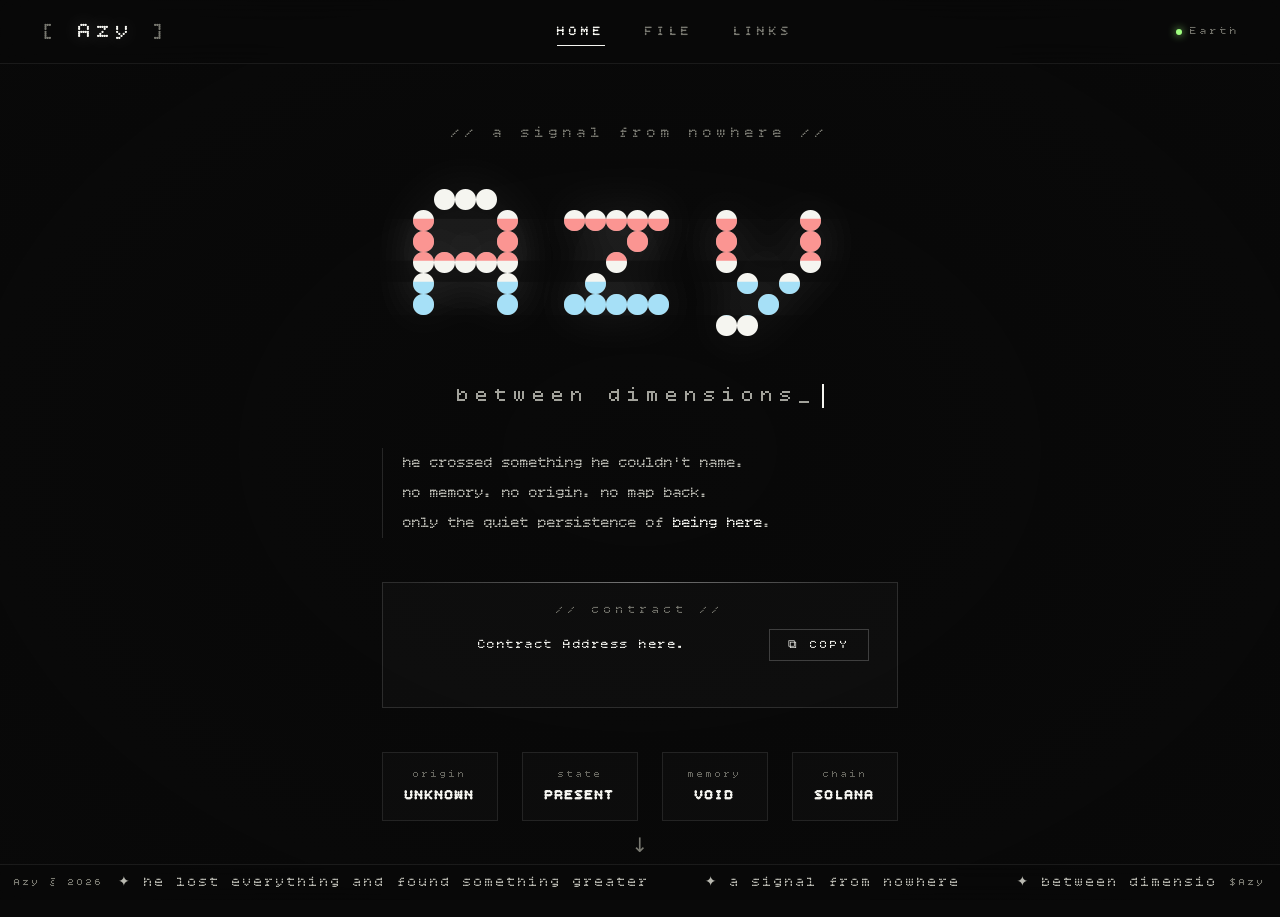
==== index.html @ f3472dbf "add tiktok link" ====
<!DOCTYPE html>
<html lang="en">
<head>
  <meta charset="UTF-8" />
  <meta name="viewport" content="width=device-width, initial-scale=1.0"/>
  <title>Azy between dimensions.</title>
  <link rel="icon" type="image/png" href="images/mouse.png" />
  <!-- BITCOUNT SINGLE FONT -->
  <link rel="preconnect" href="https://fonts.googleapis.com">
  <link rel="preconnect" href="https://fonts.gstatic.com" crossorigin>
  <link href="https://fonts.googleapis.com/css2?family=Bitcount+Single:wght@100..900&display=swap" rel="stylesheet">
  <link rel="stylesheet" href="style.css" />
</head>
<body>

  <!-- VHS / FILM OVERLAY -->
  <div class="vhs-overlay"></div>
  <div class="scanlines"></div>
  <div class="noise"></div>
  <div class="vhs-flicker"></div>
  <div class="vhs-edge-top"></div>
  <div class="vhs-edge-bottom"></div>

  <!-- TIMESTAMP VHS -->
  <div class="vhs-timestamp" id="vhsTimestamp"></div>

  <!-- BG VIDEO -->
  <div class="bg-video-wrap">
    <video autoplay muted loop playsinline id="bgVideo">
      <source src="images/bg.mp4" type="video/mp4" />
    </video>
    <div class="bg-overlay"></div>
  </div>

  <!-- NAV -->
  <nav class="nav" id="mainNav">
    <div class="nav-logo glow-hover" id="navLogoHome">
      <span class="nav-logo-bracket">[</span>
      <span class="nav-logo-text">Azy</span>
      <span class="nav-logo-bracket">]</span>
    </div>
    <ul class="nav-links">
      <li><a href="#home"  class="nav-link active glow-hover" data-page="home">HOME</a></li>
      <li><a href="#lore"  class="nav-link glow-hover"        data-page="lore">FILE</a></li>
      <li><a href="#links" class="nav-link glow-hover"        data-page="links">LINKS</a></li>
    </ul>
    <div class="nav-status">
      <span class="status-dot"></span>
      <span class="status-text">Earth</span>
    </div>
  </nav>

  <!-- PAGES WRAPPER -->
  <main class="pages-wrapper">

    <!-- ══════════════════ PAGE: HOME ══════════════════ -->
    <section class="page active" id="home">
      <div class="home-content">

        <div class="home-glitch-wrapper">
          <div class="home-pre-title">// a signal from nowhere //</div>
          <h1 class="home-title glitch" data-text="Azy">Azy</h1>
          <div class="home-subtitle">
            <span class="type-cursor">between dimensions_</span>
          </div>
        </div>

        <div class="home-desc">
          <p>
            he crossed something he couldn't name.<br/>
            no memory. no origin. no map back.<br/>
            only the quiet persistence of <em>being here</em>.
          </p>
        </div>

        <div class="contract-box glow-hover">
          <div class="contract-label">// contract //</div>
          <div class="contract-address">
            <span class="ca-text">Contract Address here.</span>
            <button class="copy-btn glow-hover" id="copyBtn" onclick="copyCA()">
              <span class="copy-icon">⧉</span> COPY
            </button>
          </div>
          <div class="copy-feedback" id="copyFeedback">copied to memory</div>
        </div>

        <div class="home-stats">
          <div class="stat-item glow-hover">
            <div class="stat-label">origin</div>
            <div class="stat-value">UNKNOWN</div>
          </div>
          <div class="stat-item glow-hover">
            <div class="stat-label">state</div>
            <div class="stat-value blink">PRESENT</div>
          </div>
          <div class="stat-item glow-hover">
            <div class="stat-label">memory</div>
            <div class="stat-value">VOID</div>
          </div>
          <div class="stat-item glow-hover">
            <div class="stat-label">chain</div>
            <div class="stat-value">SOLANA</div>
          </div>
        </div>

      </div>

      <div class="scroll-hint">↓</div>
    </section>

    <!-- ══════════════════ PAGE: FILES ══════════════════ -->
    <section class="page" id="lore">
      <div class="lore-content">

        <div class="lore-header">
          <h2 class="lore-title">the files of Azy</h2>
          <div class="lore-divider">━━━━━━━━━━━━━━━━━━━━━━━━━━━━━━━━━━━━━━━━━━━━━━━━━━━━━━━━━━━━━━━━</div>
        </div>

        <div class="lore-intro">
          <p>
            these are not records of what happened. they are traces of a consciousness learning to exist. Azy arrived without a past — and so everything became new: every texture, every silence, every moment of connection. what you see here are traces of someone becoming themselves in real time.
          </p>
        </div>

        <!-- FILE 01 -->
        <div class="fragment" data-num="01">
          <div class="fragment-header">
            <span class="frag-num">FILE_01</span>
            <span class="frag-tag">// the crossing //</span>
          </div>
          <div class="fragment-body">
            <div class="fragment-video">
              <div class="video-wrapper glow-hover">
                <video controls playsinline preload="metadata">
                  <source src="images/1.mp4" type="video/mp4" />
                </video>
                <div class="video-vhs-overlay"></div>
                <div class="video-label">REC ●</div>
              </div>
            </div>
            <div class="fragment-text">
              <h3>he arrived before he knew he was arriving</h3>
              <p>
                no warning. no preparation. one instant — elsewhere. the next — here. the atmosphere hit him like static, a frequency his whole being had never been asked to process. he stood still, registering a world that had no name for what he was.
              </p>
              <p>
                his consciousness fractured on contact. everything he had been — gone. what remained was the act of existing, stripped of all context. the first thing he understood: gravity pulls. the second: silence, here, has weight.
              </p>
            </div>
          </div>
        </div>

        <!-- FILE 02 -->
        <div class="fragment" data-num="02">
          <div class="fragment-header">
            <span class="frag-num">FILE_02</span>
            <span class="frag-tag">// learning to see //</span>
          </div>
          <div class="fragment-body reverse">
            <div class="fragment-video">
              <div class="video-wrapper glow-hover">
                <video controls playsinline preload="metadata">
                  <source src="images/2.mp4" type="video/mp4" />
                </video>
                <div class="video-vhs-overlay"></div>
                <div class="video-label">REC ●</div>
              </div>
            </div>
            <div class="fragment-text">
              <h3>observation as a form of survival</h3>
              <p>
                he began to watch — not as a spectator, but as someone trying to decode a language with no dictionary. every gesture, every pattern of light, every way humans moved toward or away from each other: absorbed into a mind with no shelf to place them on.
              </p>
              <p>
                he watched them grieve and felt something vibrate inside him — a frequency he had no name for. in that namelessness, a question formed: does understanding require memory, or only presence?
              </p>
            </div>
          </div>
        </div>

        <!-- FILE 03 -->
        <div class="fragment" data-num="03">
          <div class="fragment-header">
            <span class="frag-num">FILE_03</span>
            <span class="frag-tag">// trying to belong //</span>
          </div>
          <div class="fragment-body">
            <div class="fragment-video">
              <div class="video-wrapper glow-hover">
                <video controls playsinline preload="metadata">
                  <source src="images/3.mp4" type="video/mp4" />
                </video>
                <div class="video-vhs-overlay"></div>
                <div class="video-label">REC ●</div>
              </div>
            </div>
            <div class="fragment-text">
              <h3>the body learns what the mind forgot</h3>
              <p>
                he tried to insert himself into the structures he observed. to occupy space without owning it. he mimicked, adapted, experimented — each attempt a strange blend of failure and revelation. society moved in patterns he could almost predict, yet never quite anticipate.
              </p>
              <p>
                but within these attempts something unexpected happened: he began to feel. not memories — but responses. a new identity forming from zero, built entirely from the present.
              </p>
            </div>
          </div>
        </div>

        <!-- FILE 04 -->
        <div class="fragment" data-num="04">
          <div class="fragment-header">
            <span class="frag-num">FILE_04</span>
            <span class="frag-tag">// turning inward //</span>
          </div>
          <div class="fragment-body reverse">
            <div class="fragment-video">
              <div class="video-wrapper glow-hover">
                <video controls playsinline preload="metadata">
                  <source src="images/4.mp4" type="video/mp4" />
                </video>
                <div class="video-vhs-overlay"></div>
                <div class="video-label">REC ●</div>
              </div>
            </div>
            <div class="fragment-text">
              <h3>echoes of something that preceded the rupture</h3>
              <p>
                in stillness, he began to search inward. the experiences accumulating on earth started to feel familiar in ways he couldn't explain — echoes of something that existed before the fracture. were these new feelings, or the surface of an older self trying to remember how to breathe?
              </p>
              <p>
                he couldn't tell. but the questioning itself felt like forward motion. maybe understanding yourself doesn't require remembering yourself.
              </p>
            </div>
          </div>
        </div>

        <!-- FILE 05 -->
        <div class="fragment" data-num="05">
          <div class="fragment-header">
            <span class="frag-num">FILE_05</span>
            <span class="frag-tag">// two rivers, one being //</span>
          </div>
          <div class="fragment-body">
            <div class="fragment-video">
              <div class="video-wrapper glow-hover">
                <video controls playsinline preload="metadata">
                  <source src="images/5.mp4" type="video/mp4" />
                </video>
                <div class="video-vhs-overlay"></div>
                <div class="video-label">REC ●</div>
              </div>
            </div>
            <div class="fragment-text">
              <h3>living and searching — at the same time</h3>
              <p>
                his existence now runs in parallel. on one side: a new life on earth, assembled from observation, small connections, and unexpected moments of belonging. on the other: a quiet inward search for the meaning of his own presence — for whoever he was before the crossing.
              </p>
              <p>
                he doesn't know if these two currents will ever meet. but he continues — existing in the space between what was and what is. neither of one world nor another. simply: <em>here</em>.
              </p>
            </div>
          </div>
        </div>

      </div>
    </section>

    <!-- ══════════════════ PAGE: LINKS ══════════════════ -->
    <section class="page" id="links">
      <div class="links-content">

        <div class="links-header">
          <div class="links-pre">// wherever the signal reaches //</div>
          <h2 class="links-title">Azy links</h2>
          <p class="links-sub">find him where the frequency allows.</p>
        </div>

        <div class="links-grid">

          <!-- TWITTER — edit href below -->
          <a href="https://x.com/azyfiles" target="_blank" class="link-card glow-hover">
            <div class="link-card-inner">
              <div class="link-icon">
                <svg viewBox="0 0 24 24" fill="currentColor" width="34" height="34">
                  <path d="M18.244 2.25h3.308l-7.227 8.26 8.502 11.24H16.17l-4.714-6.231-5.401 6.231H2.744l7.737-8.835L1.254 2.25H8.08l4.259 5.631 5.905-5.631zm-1.161 17.52h1.833L7.084 4.126H5.117z"/>
                </svg>
              </div>
              <div class="link-info">
                <div class="link-name">@azyfiles</div>
              </div>
              <div class="link-arrow">→</div>
            </div>
            <div class="link-card-glow"></div>
          </a>

          <!--TIKTOK LINK-->
           <a href="https://www.tiktok.com/@azyfiles" target="_blank" class="link-card glow-hover">
            <div class="link-card-inner">
              <div class="link-icon">
                <svg viewBox="0 0 24 24" fill="currentColor" width="34" height="34">
                  <path d="M19.59 6.69a4.83 4.83 0 0 1-3.77-4.25V2h-3.68v13.67a2.89 2.89 0 1 1-5.66-2.84 2.89 2.89 0 0 1 2.31 1.39V9.58a6.54 6.54 0 1 0 5.63 5.63V8.07a8.35 8.35 0 0 0 4.76-2.38z"/>
                </svg>
              </div>
              <div class="link-info">
                <div class="link-name">TikTok-@azyfiles</div>
              </div>
              <div class="link-arrow">→</div>
            </div>
            <div class="link-card-glow"></div>
          </a>
          <!-- TELEGRAM — edit href below -->
          <a href="https://t.me/azyfiles" target="_blank" class="link-card glow-hover">
            <div class="link-card-inner">
              <div class="link-icon">
                <svg viewBox="0 0 24 24" fill="currentColor" width="34" height="34">
                  <path d="M11.944 0A12 12 0 0 0 0 12a12 12 0 0 0 12 12 12 12 0 0 0 12-12A12 12 0 0 0 12 0a12 12 0 0 0-.056 0zm4.962 7.224c.1-.002.321.023.465.14a.506.506 0 0 1 .171.325c.016.093.036.306.02.472-.18 1.898-.962 6.502-1.36 8.627-.168.9-.499 1.201-.82 1.23-.696.065-1.225-.46-1.9-.902-1.056-.693-1.653-1.124-2.678-1.8-1.185-.78-.417-1.21.258-1.91.177-.184 3.247-2.977 3.307-3.23.007-.032.014-.15-.056-.212s-.174-.041-.249-.024c-.106.024-1.793 1.14-5.061 3.345-.48.33-.913.49-1.302.48-.428-.008-1.252-.241-1.865-.44-.752-.245-1.349-.374-1.297-.789.027-.216.325-.437.893-.663 3.498-1.524 5.83-2.529 6.998-3.014 3.332-1.386 4.025-1.627 4.476-1.635z"/>
                </svg>
              </div>
              <div class="link-info">
                <div class="link-name">telegram group</div>
              </div>
              <div class="link-arrow">→</div>
            </div>
            <div class="link-card-glow"></div>
          </a>

          <!-- BUY HERE — edit href below -->
          <a href="https://jup.ag/" target="_blank" class="link-card featured glow-hover">
            <div class="link-card-inner">
              <div class="link-icon">
                <svg viewBox="0 0 24 24" fill="none" stroke="currentColor" stroke-width="2" width="34" height="34">
                  <polygon points="13 2 3 14 12 14 11 22 21 10 12 10 13 2"/>
                </svg>
              </div>
              <div class="link-info">
                <div class="link-name">buy $Azy</div>
              </div>
              <div class="link-arrow">→</div>
            </div>
            <div class="link-card-glow"></div>
          </a>

        </div>

      </div>
    </section>

  </main>

  <!-- FOOTER -->
  <footer class="footer">
    <div class="footer-inner">
      <div class="footer-left">Azy © 2026</div>
      <div class="footer-marquee">
        <span>
          ✦ he lost everything and found something greater &nbsp;&nbsp;&nbsp;
          ✦ a signal from nowhere &nbsp;&nbsp;&nbsp;
          ✦ between dimensions &nbsp;&nbsp;&nbsp;
          ✦ the signal is live. the being is here &nbsp;&nbsp;&nbsp;
          ✦ to exist without a past is to be entirely free &nbsp;&nbsp;&nbsp;
          ✦ he lost everything and found something greater &nbsp;&nbsp;&nbsp;
          ✦ a signal from nowhere &nbsp;&nbsp;&nbsp;
          ✦ between dimensions &nbsp;&nbsp;&nbsp;
          ✦ the signal is live. the being is here &nbsp;&nbsp;&nbsp;
          ✦ to exist without a past is to be entirely free &nbsp;&nbsp;&nbsp;
        </span>
      </div>
      <div class="footer-right">$Azy</div>
    </div>
  </footer>

  <script src="script.js"></script>
</body>
</html>
---- style.css ----
/* ─── VARIABLES ─────────────────────────────────────────── */
:root {
  --white:      #f5f5f0;
  --off-white:  #e0e0d8;
  --dim-white:  #b8b8b0;
  --muted:      #787870;
  --dark:       #090909;
  --dark2:      #111110;
  --accent2:    #a0ff80;
  --font:       'Bitcount Single', system-ui, monospace;
  --nav-h:      64px;
  --footer-h:   36px;
}

/* ─── RESET ─────────────────────────────────────────────── */
*, *::before, *::after { box-sizing: border-box; margin: 0; padding: 0; }
html { font-size: 16px; scroll-behavior: smooth; }
body {
  background: var(--dark);
  color: var(--white);
  font-family: var(--font);
  font-optical-sizing: auto;
  font-variation-settings: "slnt" 0, "CRSV" 0.5, "ELSH" 0, "ELXP" 0;
  overflow-x: hidden;
  min-height: 100vh;
  /* custom cursor */
  cursor: url('images/mouse.png') 16 16, crosshair;
}
a { text-decoration: none; color: inherit;
  cursor: url('images/mouse.png') 16 16, crosshair; }
button {
  font-family: var(--font);
  cursor: url('images/mouse.png') 16 16, crosshair;
}

/* ─── SCROLLBAR ──────────────────────────────────────────── */
::-webkit-scrollbar { width: 3px; }
::-webkit-scrollbar-track { background: var(--dark); }
::-webkit-scrollbar-thumb { background: var(--muted); }

/* ═══════════════════════════════════════════════════════════
   GLOBAL GLOW HOVER
   Every .glow-hover element gets a white outer glow on hover
═══════════════════════════════════════════════════════════ */
.glow-hover {
  transition: box-shadow 0.3s ease, text-shadow 0.3s ease, filter 0.3s ease;
}
.glow-hover:hover {
  box-shadow:  0 0 18px rgba(255,255,255,0.18),
               0 0 40px rgba(255,255,255,0.08);
  filter: brightness(1.12);
}
/* For text-only elements that don't benefit from box-shadow */
.nav-link.glow-hover:hover,
.nav-logo.glow-hover:hover {
  box-shadow: none;
  text-shadow: 0 0 14px rgba(255,255,255,0.7),
               0 0 30px rgba(255,255,255,0.3);
  filter: brightness(1.2);
}

/* ═══════════════════════════════════════════════════════════
   VHS / FILM OVERLAY
═══════════════════════════════════════════════════════════ */
.vhs-overlay {
  position: fixed; inset: 0; z-index: 9000; pointer-events: none;
  background: repeating-linear-gradient(
    0deg,
    transparent,
    transparent 2px,
    rgba(255,255,255,0.012) 2px,
    rgba(255,255,255,0.012) 4px
  );
}
.scanlines {
  position: fixed; inset: 0; z-index: 9001; pointer-events: none;
  background: repeating-linear-gradient(
    to bottom,
    rgba(0,0,0,0) 0px,
    rgba(0,0,0,0) 3px,
    rgba(0,0,0,0.02) 3px,
    rgba(0,0,0,0.02) 4px
  );
  animation: scanlineMove 10s linear infinite;
}
@keyframes scanlineMove {
  from { background-position: 0 0; }
  to   { background-position: 0 100%; }
}
.noise {
  position: fixed; inset: 0; z-index: 9002; pointer-events: none;
  opacity: 0.035;
  background-image: url("data:image/svg+xml,%3Csvg viewBox='0 0 256 256' xmlns='http://www.w3.org/2000/svg'%3E%3Cfilter id='n'%3E%3CfeTurbulence type='fractalNoise' baseFrequency='0.9' numOctaves='4' stitchTiles='stitch'/%3E%3C/filter%3E%3Crect width='100%25' height='100%25' filter='url(%23n)'/%3E%3C/svg%3E");
  animation: noiseAnim 0.12s steps(1) infinite;
}
@keyframes noiseAnim {
  0%   { transform: translate(0,0); }
  25%  { transform: translate(-2%,1%); }
  50%  { transform: translate(1%,-2%); }
  75%  { transform: translate(2%,1%); }
  100% { transform: translate(0,0); }
}
.vhs-flicker {
  position: fixed; inset: 0; z-index: 9003; pointer-events: none;
  animation: vhsFlicker 7s infinite;
}
@keyframes vhsFlicker {
  0%, 94%, 100% { opacity: 0; }
  95%  { opacity: 0.055; background: rgba(255,255,255,0.055); }
  96%  { opacity: 0; }
  97%  { opacity: 0.03; background: rgba(255,255,255,0.03); }
  98%  { opacity: 0; }
}
.vhs-edge-top {
  position: fixed; top: 0; left: 0; right: 0; height: 5px;
  z-index: 9004; pointer-events: none;
  background: linear-gradient(to bottom, rgba(255,255,255,0.07), transparent);
}
.vhs-edge-bottom {
  position: fixed; bottom: 0; left: 0; right: 0; height: 5px;
  z-index: 9004; pointer-events: none;
  background: linear-gradient(to top, rgba(255,255,255,0.07), transparent);
}
.vhs-timestamp {
  position: fixed; bottom: calc(var(--footer-h) + 10px); left: 14px;
  z-index: 9005; pointer-events: none;
  font-family: var(--font);
  font-size: 17px;
  font-weight: 400;
  color: rgba(255,255,255,0.45);
  letter-spacing: 2px;
  text-shadow: 0 0 6px rgba(255,255,255,0.25);
}

/* ═══════════════════════════════════════════════════════════
   BG VIDEO
═══════════════════════════════════════════════════════════ */
.bg-video-wrap {
  position: fixed; inset: 0; z-index: 0; overflow: hidden;
}
.bg-video-wrap video {
  width: 100%; height: 100%; object-fit: cover;
  filter: grayscale(35%) brightness(0.3) contrast(1.1);
  transform: scale(1.02);
}
.bg-overlay {
  position: absolute; inset: 0;
  background: radial-gradient(ellipse at center,
    rgba(9,9,9,0.5) 0%,
    rgba(9,9,9,0.88) 100%);
}

/* ═══════════════════════════════════════════════════════════
   NAV
═══════════════════════════════════════════════════════════ */
.nav {
  position: fixed; top: 0; left: 0; right: 0;
  height: var(--nav-h);
  z-index: 1000;
  display: flex; align-items: center; justify-content: space-between;
  padding: 0 40px;
  border-bottom: 1px solid rgba(255,255,255,0.07);
  backdrop-filter: blur(14px) saturate(0.7);
  background: rgba(9,9,9,0.6);
}
.nav-logo {
  font-family: var(--font);
  font-size: 22px;
  font-weight: 400;
  letter-spacing: 6px;
  cursor: url('images/mouse.png') 16 16, crosshair;
  user-select: none;
}
.nav-logo-bracket { color: var(--muted); }
.nav-logo-text {
  color: var(--white);
  text-shadow: 0 0 18px rgba(255,255,255,0.3);
}
.nav-links { display: flex; gap: 40px; list-style: none; }
.nav-link {
  font-family: var(--font);
  font-size: 13px;
  font-weight: 500;
  letter-spacing: 4px;
  color: var(--muted);
  position: relative;
  padding-bottom: 4px;
  transition: color 0.2s;
}
.nav-link::after {
  content: '';
  position: absolute; bottom: -2px; left: 0; right: 0; height: 1px;
  background: var(--white);
  transform: scaleX(0);
  transform-origin: left;
  transition: transform 0.3s cubic-bezier(0.4,0,0.2,1);
}
.nav-link:hover,
.nav-link.active { color: var(--white); }
.nav-link:hover::after,
.nav-link.active::after { transform: scaleX(1); }

.nav-status {
  display: flex; align-items: center; gap: 8px;
  font-size: 11px; letter-spacing: 3px; color: var(--muted);
}
.status-dot {
  width: 6px; height: 6px; border-radius: 50%;
  background: var(--accent2);
  box-shadow: 0 0 8px var(--accent2);
  animation: statusPulse 2.2s ease-in-out infinite;
}
@keyframes statusPulse {
  0%, 100% { opacity: 1; box-shadow: 0 0 8px var(--accent2); }
  50%       { opacity: 0.35; box-shadow: 0 0 3px var(--accent2); }
}

/* ═══════════════════════════════════════════════════════════
   PAGES WRAPPER
═══════════════════════════════════════════════════════════ */
.pages-wrapper {
  position: relative; z-index: 10;
  padding-top: var(--nav-h);
  padding-bottom: var(--footer-h);
}
.page {
  display: none;
  min-height: calc(100vh - var(--nav-h) - var(--footer-h));
  animation: pageFadeIn 0.45s ease forwards;
}
.page.active { display: block; }
@keyframes pageFadeIn {
  from { opacity: 0; transform: translateY(10px); }
  to   { opacity: 1; transform: translateY(0); }
}

/* ═══════════════════════════════════════════════════════════
   HOME PAGE
═══════════════════════════════════════════════════════════ */
#home {
  display: none;
  flex-direction: column;
  align-items: center;
  justify-content: center;
  min-height: calc(100vh - var(--nav-h) - var(--footer-h));
  text-align: center;
  padding: 60px 40px;
  position: relative;
}
#home.active { display: flex; }

.home-pre-title {
  font-size: 15px;
  font-weight: 400;
  color: var(--muted);
  letter-spacing: 5px;
  margin-bottom: 18px;
  animation: textFlicker 5s infinite;
}
@keyframes textFlicker {
  0%, 91%, 100% { opacity: 1; }
  92%  { opacity: 0.25; }
  93%  { opacity: 1; }
  95%  { opacity: 0.5; }
  96%  { opacity: 1; }
}
.home-title {
  font-family: var(--font);
  font-size: clamp(96px, 18vw, 210px);
  font-weight: 400;
  letter-spacing: 0.12em;
  color: var(--white);
  line-height: 1;
  position: relative;
  text-shadow:
    0 0 50px rgba(255,255,255,0.12),
    0 0 100px rgba(255,255,255,0.05);
  font-variation-settings: "slnt" 0, "CRSV" 0.5, "ELSH" 0, "ELXP" 0;
}
/* GLITCH */
.glitch::before,
.glitch::after {
  content: attr(data-text);
  position: absolute; top: 0; left: 0; right: 0;
  font-family: var(--font);
  font-size: inherit;
  font-weight: 400;
  letter-spacing: inherit;
  font-variation-settings: "slnt" 0, "CRSV" 0.5, "ELSH" 0, "ELXP" 0;
}
.glitch::before {
  color: rgba(255,70,70,0.55);
  animation: glitch1 6s infinite;
  clip-path: polygon(0 28%, 100% 28%, 100% 48%, 0 48%);
}
.glitch::after {
  color: rgba(70,200,255,0.45);
  animation: glitch2 6s infinite;
  clip-path: polygon(0 58%, 100% 58%, 100% 74%, 0 74%);
}
@keyframes glitch1 {
  0%, 87%, 100% { transform: translate(0,0); opacity: 0; }
  88%  { transform: translate(-5px,2px); opacity: 0.85; }
  89%  { transform: translate(3px,-1px); opacity: 0.6; }
  90%  { transform: translate(0,0); opacity: 0; }
  92%  { transform: translate(-3px,2px); opacity: 0.7; }
  93%  { transform: translate(0,0); opacity: 0; }
}
@keyframes glitch2 {
  0%, 87%, 100% { transform: translate(0,0); opacity: 0; }
  88%  { transform: translate(5px,-2px); opacity: 0.75; }
  89%  { transform: translate(-3px,1px); opacity: 0.5; }
  90%  { transform: translate(0,0); opacity: 0; }
  92%  { transform: translate(4px,-3px); opacity: 0.6; }
  93%  { transform: translate(0,0); opacity: 0; }
}

.home-subtitle {
  font-size: 20px;
  font-weight: 400;
  color: var(--dim-white);
  letter-spacing: 7px;
  margin-top: 14px;
}
.type-cursor {
  border-right: 2px solid var(--white);
  padding-right: 4px;
  animation: typeCursor 1s step-end infinite;
}
@keyframes typeCursor {
  0%, 100% { border-color: var(--white); }
  50%      { border-color: transparent; }
}

.home-desc {
  max-width: 480px;
  font-size: 15px;
  line-height: 2;
  color: var(--dim-white);
  margin: 40px 0 44px;
  border-left: 1px solid rgba(255,255,255,0.12);
  padding-left: 20px;
  text-align: left;
  font-weight: 400;
}
.home-desc em { color: var(--white); font-style: normal; }

/* CONTRACT */
.contract-box {
  margin-bottom: 44px;
  border: 1px solid rgba(255,255,255,0.13);
  padding: 20px 28px;
  position: relative;
  backdrop-filter: blur(8px);
  background: rgba(255,255,255,0.025);
  transition: border-color 0.3s;
}
.contract-box::before {
  content: '';
  position: absolute; top: -1px; left: 24px; right: 24px; height: 1px;
  background: linear-gradient(to right, transparent, rgba(255,255,255,0.35), transparent);
}
.contract-label {
  font-size: 12px;
  font-weight: 400;
  color: var(--muted);
  letter-spacing: 5px;
  margin-bottom: 12px;
}
.contract-address {
  display: flex; align-items: center; gap: 16px; flex-wrap: wrap;
}
.ca-text {
  font-family: var(--font);
  font-size: 13px;
  font-weight: 400;
  color: var(--white);
  letter-spacing: 1.5px;
  word-break: break-all;
  flex: 1;
}
.copy-btn {
  background: transparent;
  border: 1px solid rgba(255,255,255,0.2);
  color: var(--white);
  font-size: 12px;
  letter-spacing: 3px;
  padding: 8px 18px;
  transition: background 0.2s, border-color 0.2s;
  white-space: nowrap;
}
.copy-btn:hover {
  background: rgba(255,255,255,0.07);
  border-color: rgba(255,255,255,0.5);
}
.copy-feedback {
  font-size: 13px;
  font-weight: 400;
  color: var(--accent2);
  letter-spacing: 4px;
  margin-top: 8px;
  opacity: 0;
  transition: opacity 0.3s;
  height: 18px;
}
.copy-feedback.show { opacity: 1; }

/* STATS */
.home-stats { display: flex; gap: 24px; flex-wrap: wrap; justify-content: center; }
.stat-item {
  border: 1px solid rgba(255,255,255,0.09);
  padding: 16px 22px;
  text-align: center;
  backdrop-filter: blur(4px);
  background: rgba(255,255,255,0.02);
  transition: border-color 0.3s, transform 0.3s;
  min-width: 106px;
}
.stat-item:hover {
  border-color: rgba(255,255,255,0.28);
  transform: translateY(-3px);
}
.stat-label {
  font-size: 10px;
  font-weight: 400;
  letter-spacing: 3px;
  color: var(--muted);
  margin-bottom: 6px;
}
.stat-value {
  font-size: 14px;
  font-weight: 700;
  color: var(--white);
  letter-spacing: 2px;
}
.stat-value.blink { animation: blinkAnim 1.6s step-end infinite; }
@keyframes blinkAnim {
  0%, 100% { opacity: 1; }
  50%      { opacity: 0.2; }
}
.scroll-hint {
  position: absolute; bottom: 22px; left: 50%; transform: translateX(-50%);
  font-size: 20px; color: var(--muted);
  animation: scrollBounce 2.2s ease-in-out infinite;
}
@keyframes scrollBounce {
  0%, 100% { transform: translateX(-50%) translateY(0); }
  50%      { transform: translateX(-50%) translateY(7px); }
}

/* ═══════════════════════════════════════════════════════════
   LORE / FILES PAGE
═══════════════════════════════════════════════════════════ */
#lore { padding: 60px 40px 80px; max-width: 1080px; margin: 0 auto; }

.lore-pre {
  font-size: 13px;
  font-weight: 400;
  color: var(--muted);
  letter-spacing: 5px;
  margin-bottom: 12px;
}
.lore-title {
  font-size: clamp(26px, 4.5vw, 50px);
  font-weight: 400;
  color: var(--white);
  letter-spacing: 0.08em;
  margin-bottom: 14px;
}
.lore-divider {
  color: rgba(255,255,255,0.1);
  font-size: 11px;
  overflow: hidden;
  margin-bottom: 32px;
  letter-spacing: 1px;
}
.lore-intro {
  background: rgba(255,255,255,0.025);
  border: 1px solid rgba(255,255,255,0.09);
  border-left: 2px solid rgba(255,255,255,0.25);
  padding: 22px 26px;
  margin-bottom: 60px;
  font-size: 14px;
  line-height: 2;
  color: var(--dim-white);
  font-weight: 400;
}

/* FRAGMENT / FILE */
.fragment {
  margin-bottom: 70px;
  opacity: 0;
  transform: translateY(28px);
  transition: opacity 0.65s ease, transform 0.65s ease;
}
.fragment.visible { opacity: 1; transform: translateY(0); }

.fragment-header {
  display: flex; align-items: center; gap: 18px;
  margin-bottom: 18px;
  border-bottom: 1px solid rgba(255,255,255,0.07);
  padding-bottom: 12px;
}
.frag-num {
  font-size: 13px;
  font-weight: 700;
  color: var(--white);
  letter-spacing: 3px;
}
.frag-tag {
  font-size: 13px;
  font-weight: 400;
  color: var(--muted);
  letter-spacing: 4px;
}

.fragment-body {
  display: grid;
  grid-template-columns: 1fr 1fr;
  gap: 32px;
  align-items: start;
}
.fragment-body.reverse { direction: rtl; }
.fragment-body.reverse > * { direction: ltr; }

/* VIDEO — fixed to 4:3 */
.video-wrapper {
  position: relative;
  aspect-ratio: 4 / 3;
  background: var(--dark2);
  border: 1px solid rgba(255,255,255,0.09);
  overflow: hidden;
  transition: border-color 0.3s;
}
.video-wrapper video {
  width: 100%; height: 100%;
  object-fit: contain;
  background: #000;
  display: block;
  filter: contrast(1.04);
}
.video-vhs-overlay {
  position: absolute; inset: 0; pointer-events: none;
  background: repeating-linear-gradient(
    0deg,
    transparent,
    transparent 3px,
    rgba(255,255,255,0.012) 3px,
    rgba(255,255,255,0.012) 4px
  );
  mix-blend-mode: overlay;
}
.video-label {
  position: absolute; top: 9px; right: 10px;
  font-size: 14px;
  font-weight: 400;
  color: rgba(255,60,60,0.8);
  letter-spacing: 2px;
  text-shadow: 0 0 6px rgba(255,60,60,0.5);
  animation: recBlink 1.3s step-end infinite;
}
@keyframes recBlink {
  0%, 100% { opacity: 1; }
  50%      { opacity: 0; }
}

/* TEXT */
.fragment-text h3 {
  font-size: 14px;
  font-weight: 700;
  letter-spacing: 3px;
  color: var(--white);
  margin-bottom: 14px;
  line-height: 1.5;
}
.fragment-text p {
  font-size: 14px;
  font-weight: 400;
  line-height: 2;
  color: var(--dim-white);
  margin-bottom: 12px;
}
.fragment-text p em { color: var(--white); font-style: normal; }

/* ═══════════════════════════════════════════════════════════
   CHANNELS / LINKS PAGE
═══════════════════════════════════════════════════════════ */
#links {
  display: none;
  flex-direction: column;
  align-items: center;
  justify-content: center;
  min-height: calc(100vh - var(--nav-h) - var(--footer-h));
  padding: 60px 40px;
}
#links.active { display: flex; }

.links-header { text-align: center; margin-bottom: 52px; }
.links-pre {
  font-size: 13px;
  font-weight: 400;
  color: var(--muted);
  letter-spacing: 5px;
  margin-bottom: 12px;
}
.links-title {
  font-size: clamp(32px, 5.5vw, 68px);
  font-weight: 400;
  color: var(--white);
  letter-spacing: 0.1em;
}
.links-sub {
  font-size: 13px;
  font-weight: 400;
  color: var(--muted);
  letter-spacing: 3px;
  margin-top: 10px;
}

.links-grid {
  display: flex;
  flex-direction: column;
  gap: 14px;
  width: 100%;
  max-width: 620px;
}

.link-card {
  position: relative;
  border: 1px solid rgba(255,255,255,0.1);
  overflow: hidden;
  backdrop-filter: blur(8px);
  background: rgba(255,255,255,0.02);
  display: block;
  transition: border-color 0.3s, background 0.3s, transform 0.25s;
}
.link-card:hover {
  border-color: rgba(255,255,255,0.35);
  background: rgba(255,255,255,0.055);
  transform: translateX(5px);
}
.link-card.featured { border-color: rgba(255,255,255,0.2); }

.link-card-inner {
  display: flex; align-items: center; gap: 18px;
  padding: 18px 22px;
  position: relative; z-index: 1;
}
.link-icon {
  width: 50px; height: 50px;
  border: 1px solid rgba(255,255,255,0.13);
  display: flex; align-items: center; justify-content: center;
  color: var(--white);
  flex-shrink: 0;
  transition: border-color 0.3s, background 0.3s;
}
.link-card:hover .link-icon {
  border-color: rgba(255,255,255,0.35);
  background: rgba(255,255,255,0.05);
}
.link-info { flex: 1; }
.link-name {
  font-size: 14px;
  font-weight: 700;
  color: var(--white);
  letter-spacing: 3px;
  margin-bottom: 4px;
}
.link-desc {
  font-size: 12px;
  font-weight: 400;
  color: var(--muted);
  letter-spacing: 1.5px;
}
.link-arrow {
  font-size: 18px;
  color: var(--muted);
  transition: color 0.25s, transform 0.25s;
}
.link-card:hover .link-arrow {
  color: var(--white);
  transform: translateX(4px);
}
.link-card-glow {
  position: absolute; inset: 0;
  background: radial-gradient(ellipse at left center,
    rgba(255,255,255,0.04), transparent 60%);
  opacity: 0;
  transition: opacity 0.4s;
  pointer-events: none;
}
.link-card:hover .link-card-glow { opacity: 1; }

/* ═══════════════════════════════════════════════════════════
   FOOTER
═══════════════════════════════════════════════════════════ */
.footer {
  position: fixed;
  bottom: 0; left: 0; right: 0;
  height: var(--footer-h);
  z-index: 1000;
  border-top: 1px solid rgba(255,255,255,0.08);
  background: rgba(9,9,9,0.88);
  backdrop-filter: blur(14px);
  overflow: hidden;
}
.footer-inner {
  display: flex; align-items: center;
  height: 100%; padding: 0 14px; gap: 14px;
}
.footer-left, .footer-right {
  font-size: 10px;
  font-weight: 500;
  letter-spacing: 3px;
  color: var(--muted);
  white-space: nowrap;
  flex-shrink: 0;
}
.footer-marquee { flex: 1; overflow: hidden; }
.footer-marquee span {
  display: inline-block;
  white-space: nowrap;
  font-size: 14px;
  font-weight: 400;
  letter-spacing: 3px;
  color: var(--dim-white);
  animation: marqueeScroll 32s linear infinite;
}
@keyframes marqueeScroll {
  from { transform: translateX(0); }
  to   { transform: translateX(-50%); }
}

/* ═══════════════════════════════════════════════════════════
   RESPONSIVE
═══════════════════════════════════════════════════════════ */
@media (max-width: 768px) {
  .nav { padding: 0 20px; }
  .nav-links { gap: 22px; }
  .nav-status { display: none; }
  .fragment-body,
  .fragment-body.reverse { grid-template-columns: 1fr; direction: ltr; }
  #home, #lore, #links { padding-left: 20px; padding-right: 20px; }
}
@media (max-width: 480px) {
  .nav-link { font-size: 11px; letter-spacing: 2px; }
  .home-title { font-size: 72px; }
  .home-stats { gap: 12px; }
}

/* DESLIGAR TODOS OS EFEITOS VHS PARA TESTE */
.scanlines,
.noise,
.vhs-flicker,
.vhs-overlay,
.vhs-edge-top,
.vhs-edge-bottom,
.vhs-timestamp {
  display: none !important;
}
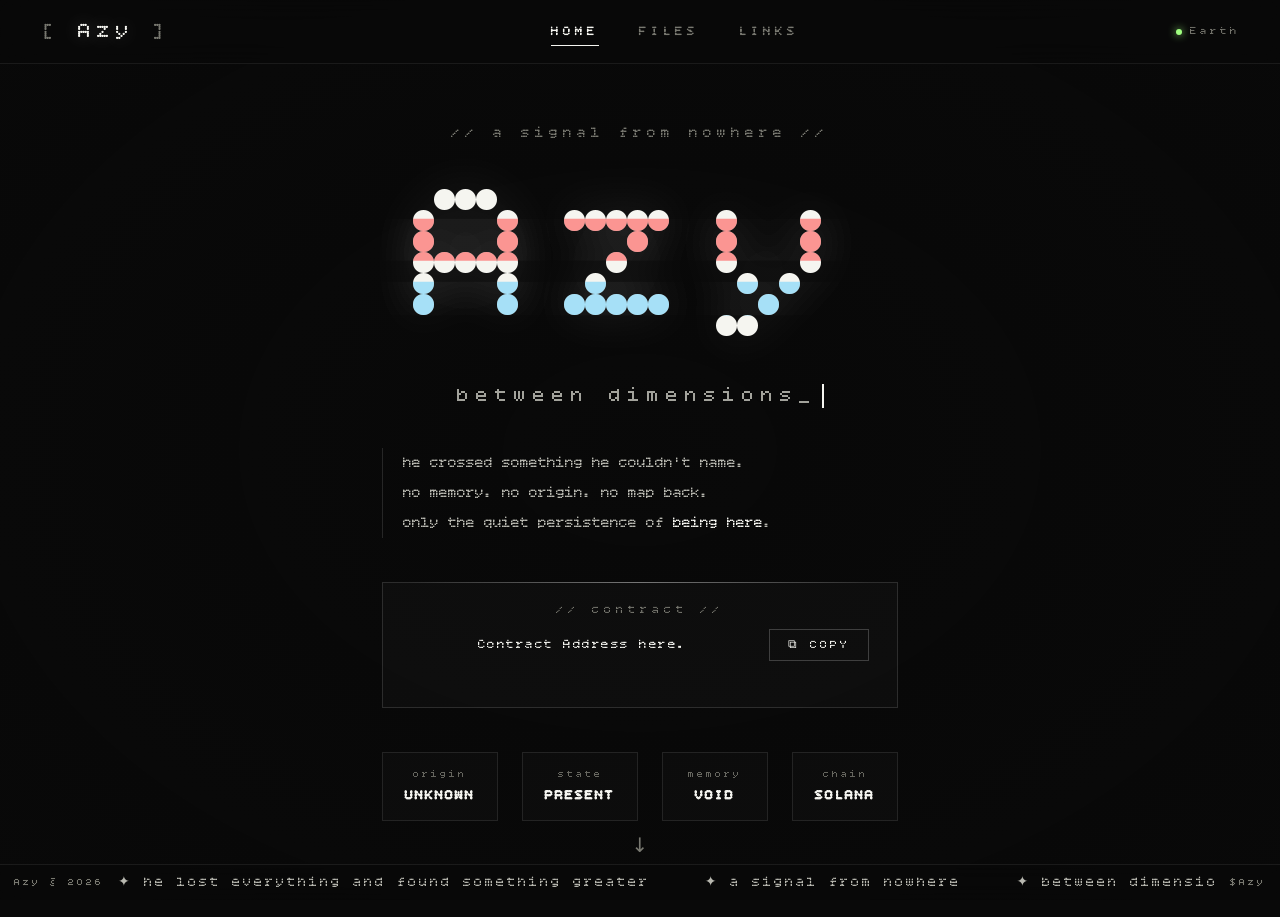
==== commit f784ac06: "Update index.html" ====
--- a/index.html
+++ b/index.html
@@ -41,7 +41,7 @@
     </div>
     <ul class="nav-links">
       <li><a href="#home"  class="nav-link active glow-hover" data-page="home">HOME</a></li>
-      <li><a href="#lore"  class="nav-link glow-hover"        data-page="lore">FILE</a></li>
+      <li><a href="#lore"  class="nav-link glow-hover"        data-page="lore">FILES</a></li>
       <li><a href="#links" class="nav-link glow-hover"        data-page="links">LINKS</a></li>
     </ul>
     <div class="nav-status">
@@ -113,7 +113,7 @@
       <div class="lore-content">
 
         <div class="lore-header">
-          <h2 class="lore-title">the files of Azy</h2>
+          <h2 class="lore-title">The Azy Files</h2>
           <div class="lore-divider">━━━━━━━━━━━━━━━━━━━━━━━━━━━━━━━━━━━━━━━━━━━━━━━━━━━━━━━━━━━━━━━━</div>
         </div>
 
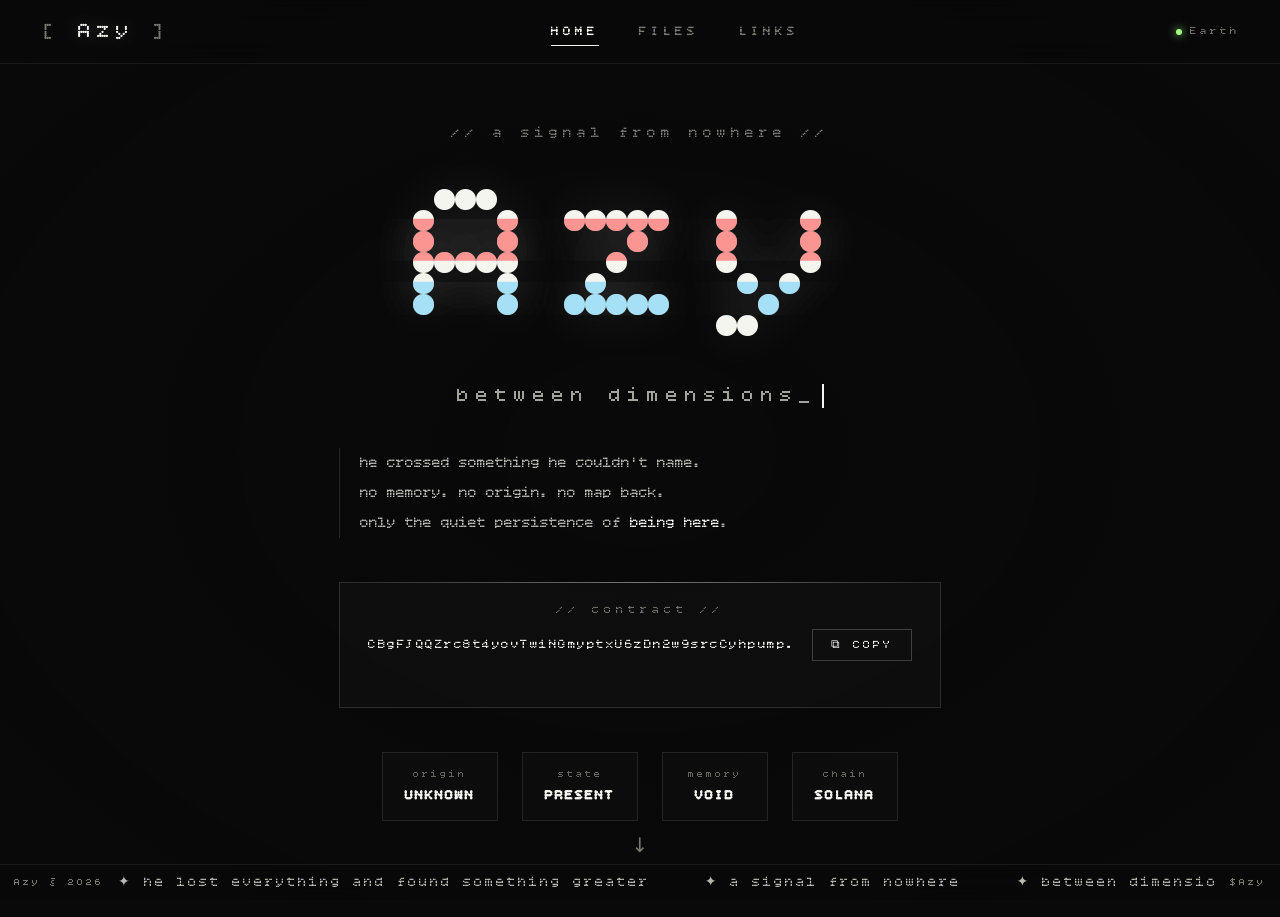
==== commit bd03c3af: "Update index.html" ====
--- a/index.html
+++ b/index.html
@@ -76,7 +76,7 @@
         <div class="contract-box glow-hover">
           <div class="contract-label">// contract //</div>
           <div class="contract-address">
-            <span class="ca-text">Contract Address here.</span>
+            <span class="ca-text">CBgFJQQZrc8t4yovTw1NGmyptxU6zDn2w9srcCyhpump.</span>
             <button class="copy-btn glow-hover" id="copyBtn" onclick="copyCA()">
               <span class="copy-icon">⧉</span> COPY
             </button>
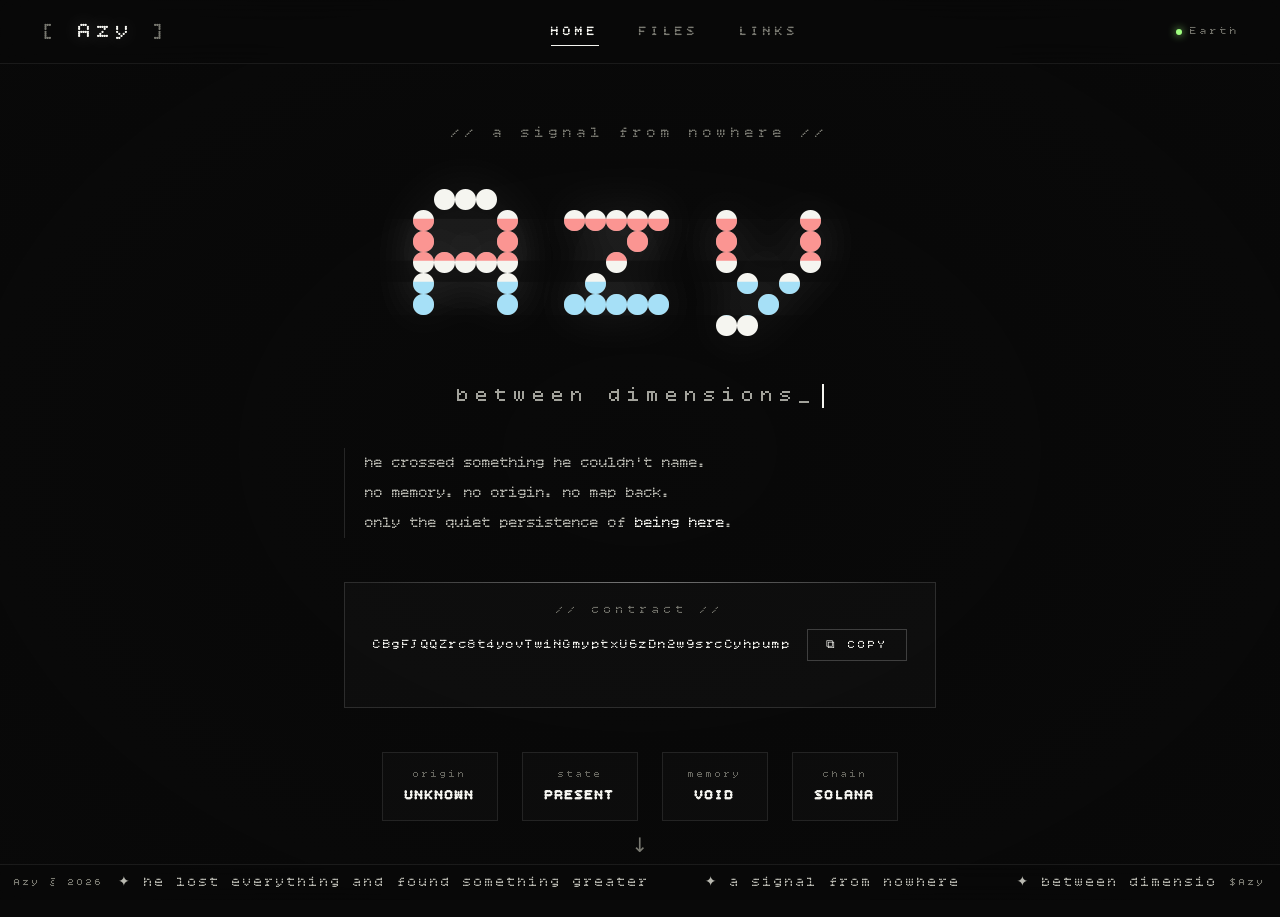
==== commit 6e8b2957: "Update index.html" ====
--- a/index.html
+++ b/index.html
@@ -76,7 +76,7 @@
         <div class="contract-box glow-hover">
           <div class="contract-label">// contract //</div>
           <div class="contract-address">
-            <span class="ca-text">CBgFJQQZrc8t4yovTw1NGmyptxU6zDn2w9srcCyhpump.</span>
+            <span class="ca-text">CBgFJQQZrc8t4yovTw1NGmyptxU6zDn2w9srcCyhpump</span>
             <button class="copy-btn glow-hover" id="copyBtn" onclick="copyCA()">
               <span class="copy-icon">⧉</span> COPY
             </button>
